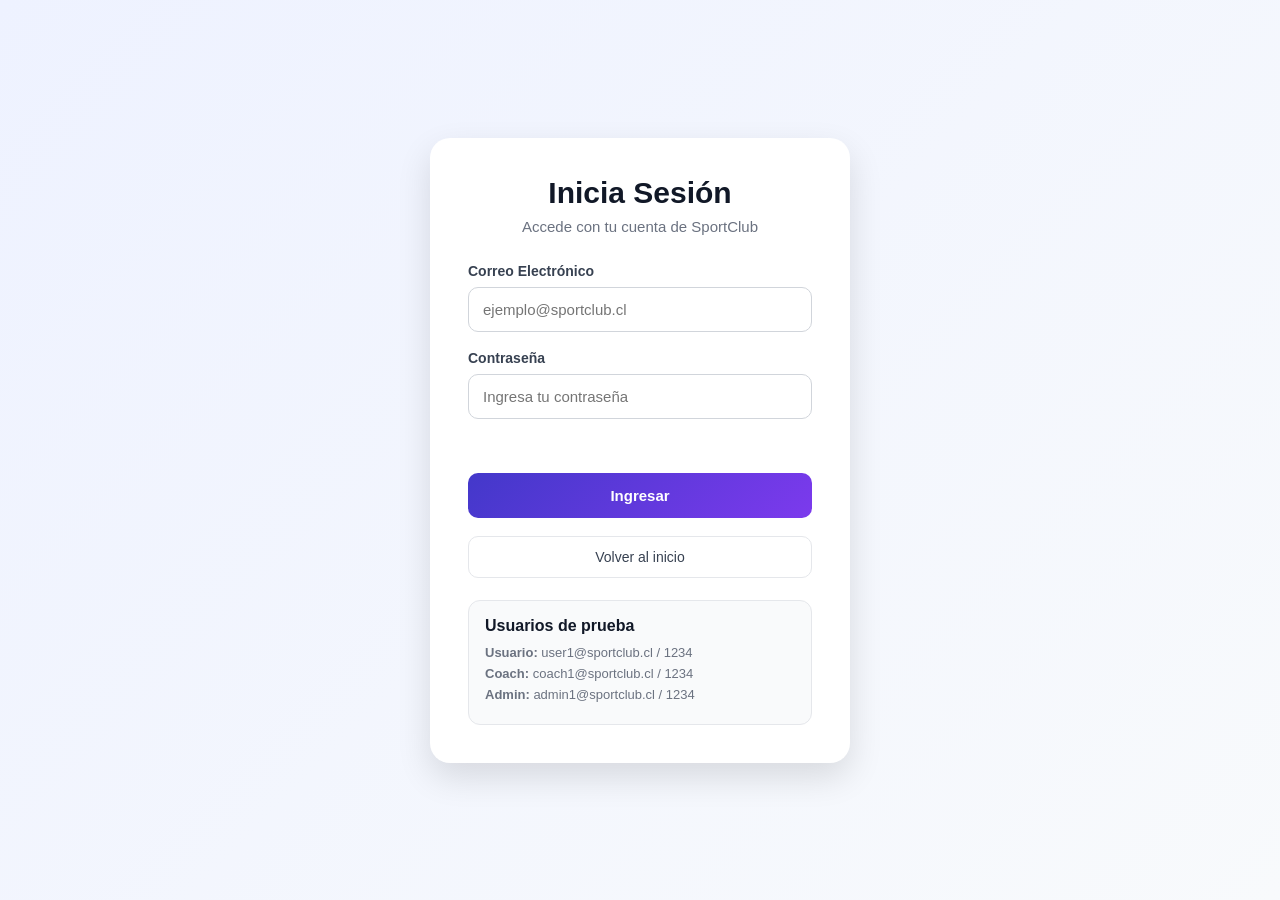
==== dashboard.html @ 36c8d83c "Login con fetch y roles desde db.json" ====
<!DOCTYPE html>
<html lang="es">
<head>
    <meta charset="UTF-8">
    <meta name="viewport" content="width=device-width, initial-scale=1.0">
    <title>SportClub | Dashboard</title>
    <link rel="stylesheet" href="css/style.css">
</head>
<body>

    <header class="dashboard-header">
        <div>
            <h2>SportClub</h2>
            <p id="panelName">Panel</p>
        </div>

        <button id="logoutButton" class="logout-button">Cerrar Sesión</button>
    </header>

    <main class="dashboard-container">

        <section class="dashboard-welcome">
            <span id="roleBadge" class="dashboard-role">Rol</span>
            <h1 id="welcomeUser">Bienvenido</h1>
            <p id="roleDescription"></p>
        </section>

        <section id="dashboardContent" class="dashboard-grid">
        </section>

    </main>

    <script src="js/dashboard.js"></script>
</body>
</html>
---- css/style.css ----
* {
    margin: 0;
    padding: 0;
    box-sizing: border-box;
}

body {
    font-family: "Segoe UI", Arial, sans-serif;
    background: #f4f7fb;
    color: #1f2937;
    min-height: 100vh;
}

/* HEADER INICIO */

.main-header {
    width: 100%;
    padding: 22px 8%;
    background: #ffffff;
    display: flex;
    justify-content: space-between;
    align-items: center;
    box-shadow: 0 4px 18px rgba(0, 0, 0, 0.06);
}

.brand h2 {
    color: #4338ca;
    font-size: 26px;
}

.nav {
    display: flex;
    align-items: center;
    gap: 22px;
}

.nav a {
    color: #374151;
    text-decoration: none;
    font-weight: 500;
}

.nav-button {
    background: #4338ca;
    color: #ffffff !important;
    padding: 10px 18px;
    border-radius: 8px;
}

/* INICIO */

.hero {
    min-height: calc(100vh - 78px);
    padding: 60px 8%;
    display: grid;
    grid-template-columns: 1.3fr 0.7fr;
    gap: 40px;
    align-items: center;
}

.hero-content {
    max-width: 720px;
}

.tag {
    display: inline-block;
    background: #e0e7ff;
    color: #4338ca;
    padding: 8px 14px;
    border-radius: 999px;
    font-size: 14px;
    font-weight: 600;
    margin-bottom: 18px;
}

.hero-content h1 {
    font-size: 56px;
    line-height: 1.1;
    color: #111827;
    margin-bottom: 20px;
}

.hero-content p {
    font-size: 18px;
    color: #6b7280;
    line-height: 1.7;
    margin-bottom: 30px;
}

.btn-primary {
    display: inline-block;
    background: linear-gradient(135deg, #4338ca, #7c3aed);
    color: #ffffff;
    padding: 14px 24px;
    text-decoration: none;
    border-radius: 10px;
    font-weight: 600;
}

.hero-card {
    background: #ffffff;
    padding: 30px;
    border-radius: 18px;
    box-shadow: 0 12px 28px rgba(0, 0, 0, 0.08);
}

.hero-card h3 {
    font-size: 24px;
    margin-bottom: 20px;
}

.role-box {
    padding: 18px;
    background: #f9fafb;
    border: 1px solid #e5e7eb;
    border-radius: 14px;
    margin-bottom: 14px;
}

.role-box h4 {
    color: #4338ca;
    margin-bottom: 6px;
}

.role-box p {
    color: #6b7280;
    font-size: 14px;
}

/* LOGIN */

.login-page {
    background: linear-gradient(135deg, #eef2ff, #f8fafc);
}

.login-wrapper {
    min-height: 100vh;
    display: flex;
    justify-content: center;
    align-items: center;
    padding: 20px;
}

.login-card {
    width: 420px;
    background: #ffffff;
    padding: 38px;
    border-radius: 20px;
    box-shadow: 0 14px 34px rgba(0, 0, 0, 0.12);
}

.login-header {
    text-align: center;
    margin-bottom: 28px;
}

.login-header h1 {
    font-size: 30px;
    color: #111827;
    margin-bottom: 8px;
}

.login-header p {
    color: #6b7280;
    font-size: 15px;
}

.login-form {
    width: 100%;
}

.form-group {
    margin-bottom: 18px;
}

.form-group label {
    display: block;
    font-size: 14px;
    color: #374151;
    font-weight: 600;
    margin-bottom: 8px;
}

.form-group input {
    width: 100%;
    padding: 13px 14px;
    border: 1px solid #d1d5db;
    border-radius: 10px;
    font-size: 15px;
    outline: none;
}

.form-group input:focus {
    border-color: #4338ca;
    box-shadow: 0 0 0 3px rgba(67, 56, 202, 0.14);
}

.error-message {
    min-height: 22px;
    color: #dc2626;
    font-size: 14px;
    text-align: center;
    margin-bottom: 14px;
}

.btn-login {
    width: 100%;
    border: none;
    background: linear-gradient(135deg, #4338ca, #7c3aed);
    color: #ffffff;
    padding: 14px;
    border-radius: 10px;
    font-size: 15px;
    font-weight: 600;
    cursor: pointer;
}

.btn-login:hover {
    opacity: 0.92;
}

.btn-back {
    display: block;
    text-align: center;
    margin-top: 18px;
    padding: 12px;
    border-radius: 10px;
    border: 1px solid #e5e7eb;
    color: #374151;
    text-decoration: none;
    font-size: 14px;
}

.test-users {
    margin-top: 22px;
    padding: 16px;
    background: #f9fafb;
    border-radius: 12px;
    border: 1px solid #e5e7eb;
}

.test-users h4 {
    margin-bottom: 10px;
    color: #111827;
}

.test-users p {
    font-size: 13px;
    color: #6b7280;
    margin-bottom: 6px;
}

/* DASHBOARD */

.dashboard-header {
    width: 100%;
    padding: 22px 8%;
    background: #ffffff;
    display: flex;
    justify-content: space-between;
    align-items: center;
    box-shadow: 0 4px 18px rgba(0, 0, 0, 0.06);
}

.dashboard-header h2 {
    color: #4338ca;
    font-size: 26px;
}

.dashboard-header p {
    color: #6b7280;
    font-size: 14px;
}

.logout-button {
    background: #dc2626;
    color: #ffffff;
    border: none;
    padding: 11px 18px;
    border-radius: 9px;
    font-weight: 600;
    cursor: pointer;
}

.logout-button:hover {
    background: #b91c1c;
}

.dashboard-container {
    padding: 50px 8%;
}

.dashboard-welcome {
    background: linear-gradient(135deg, #4338ca, #7c3aed);
    color: #ffffff;
    padding: 36px;
    border-radius: 20px;
    margin-bottom: 32px;
}

.dashboard-role {
    display: inline-block;
    background: rgba(255, 255, 255, 0.18);
    padding: 7px 14px;
    border-radius: 999px;
    font-size: 14px;
    margin-bottom: 16px;
}

.dashboard-welcome h1 {
    font-size: 36px;
    margin-bottom: 10px;
}

.dashboard-welcome p {
    max-width: 720px;
    line-height: 1.6;
}

.dashboard-grid {
    display: grid;
    grid-template-columns: repeat(3, 1fr);
    gap: 22px;
}

.dashboard-card {
    background: #ffffff;
    padding: 26px;
    border-radius: 18px;
    box-shadow: 0 10px 24px rgba(0, 0, 0, 0.07);
    border: 1px solid #e5e7eb;
}

.dashboard-card h3 {
    font-size: 22px;
    margin-bottom: 12px;
    color: #111827;
}

.dashboard-card p {
    color: #6b7280;
    line-height: 1.6;
}

/* RESPONSIVE */

@media (max-width: 900px) {
    .hero {
        grid-template-columns: 1fr;
    }

    .hero-content h1 {
        font-size: 42px;
    }

    .dashboard-grid {
        grid-template-columns: 1fr;
    }
}

@media (max-width: 520px) {
    .main-header,
    .dashboard-header {
        padding: 18px 5%;
        flex-direction: column;
        gap: 14px;
        text-align: center;
    }

    .hero {
        padding: 40px 5%;
    }

    .hero-content h1 {
        font-size: 34px;
    }

    .login-card {
        width: 100%;
        padding: 28px;
    }

    .dashboard-container {
        padding: 30px 5%;
    }

    .dashboard-welcome h1 {
        font-size: 28px;
    }
}
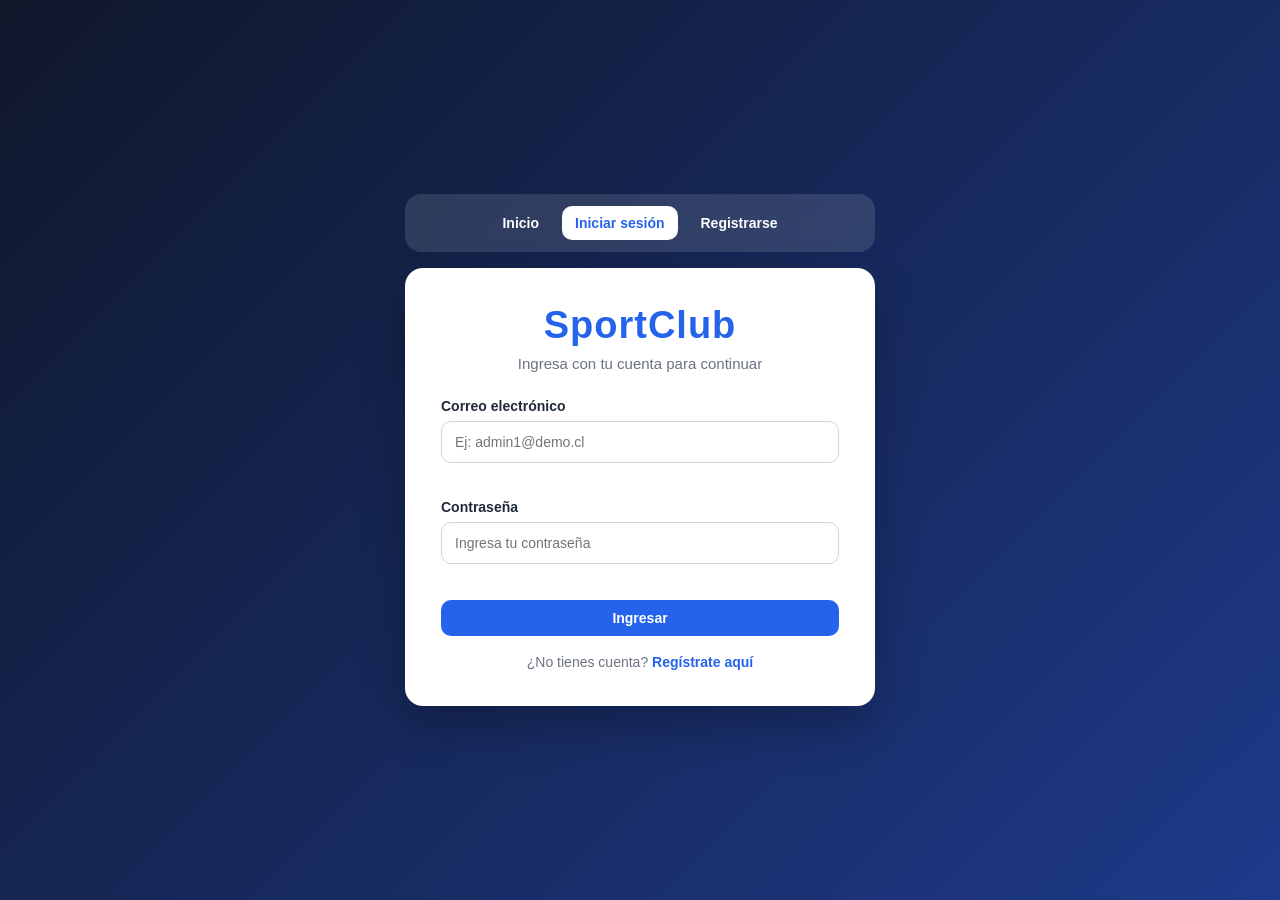
==== commit 8218729c: "Agrega dashboard administrativo" ====
--- a/dashboard.html
+++ b/dashboard.html
@@ -3,33 +3,126 @@
 <head>
     <meta charset="UTF-8">
     <meta name="viewport" content="width=device-width, initial-scale=1.0">
-    <title>SportClub | Dashboard</title>
-    <link rel="stylesheet" href="css/style.css">
+    <title>Dashboard - SportClub</title>
+    <link rel="stylesheet" href="./css/style.css">
 </head>
 <body>
 
-    <header class="dashboard-header">
-        <div>
-            <h2>SportClub</h2>
-            <p id="panelName">Panel</p>
-        </div>
+    <div class="layout">
+        <aside class="sidebar">
+            <div class="sidebar-brand">SportClub</div>
 
-        <button id="logoutButton" class="logout-button">Cerrar Sesión</button>
-    </header>
+            <div class="sidebar-user">
+                <div class="avatar-mini" id="avatarText">U</div>
+                <div>
+                    <h4 id="sidebarName">Usuario</h4>
+                    <p id="sidebarRole">Rol</p>
+                </div>
+            </div>
 
-    <main class="dashboard-container">
+            <nav class="menu">
+                <a href="./dashboard.html" class="active">🏠 Dashboard</a>
+                <a href="./users.html" class="admin-only">👥 Usuarios</a>
+                <a href="./deportes.html" class="admin-only">🏅 Deportes</a>
+                <a href="./equipos.html" class="admin-only">👕 Equipos</a>
+                <a href="./entrenamientos.html" class="admin-only">📅 Entrenamientos</a>
+                <a href="./reportes.html" class="admin-only">📊 Reportes</a>
+                <div class="menu-divider"></div>
+                <a href="./perfil.html">👤 Perfil</a>
+            </nav>
 
-        <section class="dashboard-welcome">
-            <span id="roleBadge" class="dashboard-role">Rol</span>
-            <h1 id="welcomeUser">Bienvenido</h1>
-            <p id="roleDescription"></p>
-        </section>
+            <div class="logout-area">
+                <button id="logoutBtn" class="logout-btn">🚪 Cerrar sesión</button>
+            </div>
+        </aside>
 
-        <section id="dashboardContent" class="dashboard-grid">
-        </section>
+        <main class="main">
+            <header class="topbar">
+                <h2>Sistema Deportivo</h2>
+                <div id="topbarUser" class="topbar-user"></div>
+            </header>
 
-    </main>
+            <section class="content">
+                <div class="page-header">
+                    <div class="page-title">
+                        <h1>Dashboard</h1>
+                        <p>Panel principal de administración SportClub</p>
+                    </div>
+                </div>
 
-    <script src="js/dashboard.js"></script>
+                <div class="admin-summary">
+                    <div class="summary-card">
+                        <span>Usuarios</span>
+                        <strong id="usersCount">0</strong>
+                        <p>Total de cuentas registradas</p>
+                    </div>
+
+                    <div class="summary-card">
+                        <span>Deportes</span>
+                        <strong id="sportsCount">0</strong>
+                        <p>Disciplinas disponibles</p>
+                    </div>
+
+                    <div class="summary-card">
+                        <span>Equipos</span>
+                        <strong id="teamsCount">0</strong>
+                        <p>Equipos creados</p>
+                    </div>
+
+                    <div class="summary-card">
+                        <span>Entrenamientos</span>
+                        <strong id="trainingsCount">0</strong>
+                        <p>Sesiones registradas</p>
+                    </div>
+                </div>
+
+                <div class="grid-3">
+                    <div class="stat-card">
+                        <h3>Gestión de Usuarios</h3>
+                        <p>Crear, editar, eliminar y revisar cuentas activas o desactivadas.</p>
+                        <br>
+                        <a href="./users.html" class="admin-only">
+                            <button class="btn btn-primary">Ir a usuarios</button>
+                        </a>
+                    </div>
+
+                    <div class="stat-card">
+                        <h3>Entrenamientos</h3>
+                        <p>Organiza sesiones por deporte, equipo, fecha y duración.</p>
+                        <br>
+                        <a href="./entrenamientos.html" class="admin-only">
+                            <button class="btn btn-success">Ir a entrenamientos</button>
+                        </a>
+                    </div>
+
+                    <div class="stat-card">
+                        <h3>Reportes Mensuales</h3>
+                        <p>Consulta estadísticas por mes de usuarios, equipos y entrenamientos.</p>
+                        <br>
+                        <a href="./reportes.html" class="admin-only">
+                            <button class="btn btn-warning">Ver reportes</button>
+                        </a>
+                    </div>
+                </div>
+
+                <br>
+
+                <div class="card">
+                    <div class="card-header">
+                        <h3>Resumen del sistema</h3>
+                    </div>
+
+                    <p>
+                        Este panel permite administrar usuarios, deportes, equipos,
+                        entrenamientos y reportes del sistema SportClub.
+                    </p>
+                </div>
+            </section>
+        </main>
+    </div>
+
+    <script src="./js/common.js"></script>
+    <script src="./js/adminData.js"></script>
+    <script src="./js/dashboard.js"></script>
 </body>
 </html>
--- a/css/style.css
+++ b/css/style.css
@@ -1,390 +1,839 @@
+:root {
+    --primary: #2563eb;
+    --primary-dark: #1d4ed8;
+    --success: #16a34a;
+    --danger: #dc2626;
+    --warning: #f59e0b;
+    --dark: #0f172a;
+    --sidebar: #111827;
+    --bg: #f4f7fb;
+    --card: #ffffff;
+    --border: #e5e7eb;
+    --text: #1f2937;
+    --muted: #6b7280;
+    --shadow: 0 8px 25px rgba(15, 23, 42, 0.08);
+    --radius: 14px;
+}
+
 * {
     margin: 0;
     padding: 0;
     box-sizing: border-box;
+    font-family: "Segoe UI", Arial, sans-serif;
 }
 
 body {
-    font-family: "Segoe UI", Arial, sans-serif;
-    background: #f4f7fb;
-    color: #1f2937;
+    background: var(--bg);
+    color: var(--text);
+}
+
+a {
+    text-decoration: none;
+}
+
+button,
+input,
+select,
+textarea {
+    font-family: inherit;
+}
+
+/* ============================= */
+/* LOGIN / REGISTER / INDEX */
+/* ============================= */
+
+.auth-body {
     min-height: 100vh;
-}
-
-/* HEADER INICIO */
-
-.main-header {
+    background: linear-gradient(135deg, #0f172a, #1e3a8a);
+    display: flex;
+    align-items: center;
+    justify-content: center;
+    padding: 24px;
+}
+
+.auth-wrapper {
     width: 100%;
-    padding: 22px 8%;
-    background: #ffffff;
-    display: flex;
-    justify-content: space-between;
-    align-items: center;
-    box-shadow: 0 4px 18px rgba(0, 0, 0, 0.06);
-}
-
-.brand h2 {
-    color: #4338ca;
-    font-size: 26px;
-}
-
-.nav {
-    display: flex;
-    align-items: center;
-    gap: 22px;
-}
-
-.nav a {
-    color: #374151;
-    text-decoration: none;
-    font-weight: 500;
-}
-
-.nav-button {
-    background: #4338ca;
-    color: #ffffff !important;
-    padding: 10px 18px;
-    border-radius: 8px;
-}
-
-/* INICIO */
-
-.hero {
-    min-height: calc(100vh - 78px);
-    padding: 60px 8%;
-    display: grid;
-    grid-template-columns: 1.3fr 0.7fr;
-    gap: 40px;
-    align-items: center;
-}
-
-.hero-content {
-    max-width: 720px;
-}
-
-.tag {
-    display: inline-block;
-    background: #e0e7ff;
-    color: #4338ca;
-    padding: 8px 14px;
-    border-radius: 999px;
-    font-size: 14px;
-    font-weight: 600;
-    margin-bottom: 18px;
-}
-
-.hero-content h1 {
-    font-size: 56px;
-    line-height: 1.1;
-    color: #111827;
-    margin-bottom: 20px;
-}
-
-.hero-content p {
-    font-size: 18px;
-    color: #6b7280;
-    line-height: 1.7;
-    margin-bottom: 30px;
-}
-
-.btn-primary {
-    display: inline-block;
-    background: linear-gradient(135deg, #4338ca, #7c3aed);
-    color: #ffffff;
-    padding: 14px 24px;
-    text-decoration: none;
+    max-width: 470px;
+}
+
+.auth-nav {
+    background: rgba(255, 255, 255, 0.12);
+    padding: 12px;
+    border-radius: 16px;
+    margin-bottom: 16px;
+    display: flex;
+    justify-content: center;
+    gap: 10px;
+    backdrop-filter: blur(8px);
+}
+
+.auth-nav a {
+    color: white;
+    font-weight: 700;
+    font-size: 14px;
+    padding: 9px 13px;
     border-radius: 10px;
-    font-weight: 600;
-}
-
-.hero-card {
-    background: #ffffff;
-    padding: 30px;
+    transition: 0.2s;
+}
+
+.auth-nav a:hover,
+.auth-nav a.active {
+    background: white;
+    color: var(--primary);
+}
+
+.auth-card {
+    width: 100%;
+    background: white;
     border-radius: 18px;
-    box-shadow: 0 12px 28px rgba(0, 0, 0, 0.08);
-}
-
-.hero-card h3 {
-    font-size: 24px;
-    margin-bottom: 20px;
-}
-
-.role-box {
-    padding: 18px;
-    background: #f9fafb;
-    border: 1px solid #e5e7eb;
-    border-radius: 14px;
-    margin-bottom: 14px;
-}
-
-.role-box h4 {
-    color: #4338ca;
-    margin-bottom: 6px;
-}
-
-.role-box p {
-    color: #6b7280;
-    font-size: 14px;
-}
-
-/* LOGIN */
-
-.login-page {
-    background: linear-gradient(135deg, #eef2ff, #f8fafc);
-}
-
-.login-wrapper {
-    min-height: 100vh;
-    display: flex;
-    justify-content: center;
-    align-items: center;
-    padding: 20px;
-}
-
-.login-card {
-    width: 420px;
-    background: #ffffff;
-    padding: 38px;
-    border-radius: 20px;
-    box-shadow: 0 14px 34px rgba(0, 0, 0, 0.12);
-}
-
-.login-header {
+    padding: 36px;
+    box-shadow: 0 20px 45px rgba(0, 0, 0, 0.25);
+}
+
+.logo-box {
     text-align: center;
-    margin-bottom: 28px;
-}
-
-.login-header h1 {
-    font-size: 30px;
-    color: #111827;
+    margin-bottom: 26px;
+}
+
+.logo-box h1 {
+    font-size: 38px;
+    color: var(--primary);
+    letter-spacing: 1px;
     margin-bottom: 8px;
 }
 
-.login-header p {
-    color: #6b7280;
+.logo-box p {
+    color: var(--muted);
     font-size: 15px;
 }
 
-.login-form {
-    width: 100%;
-}
+.auth-link {
+    text-align: center;
+    margin-top: 18px;
+    color: var(--muted);
+    font-size: 14px;
+}
+
+.auth-link a {
+    color: var(--primary);
+    font-weight: 700;
+}
+
+/* ============================= */
+/* FORMULARIOS */
+/* ============================= */
 
 .form-group {
-    margin-bottom: 18px;
+    margin-bottom: 16px;
 }
 
 .form-group label {
     display: block;
     font-size: 14px;
-    color: #374151;
-    font-weight: 600;
-    margin-bottom: 8px;
-}
-
-.form-group input {
+    font-weight: 700;
+    margin-bottom: 7px;
+}
+
+.form-control {
     width: 100%;
-    padding: 13px 14px;
+    padding: 12px 13px;
     border: 1px solid #d1d5db;
     border-radius: 10px;
-    font-size: 15px;
     outline: none;
-}
-
-.form-group input:focus {
-    border-color: #4338ca;
-    box-shadow: 0 0 0 3px rgba(67, 56, 202, 0.14);
-}
-
-.error-message {
-    min-height: 22px;
-    color: #dc2626;
-    font-size: 14px;
-    text-align: center;
-    margin-bottom: 14px;
-}
-
-.btn-login {
-    width: 100%;
-    border: none;
-    background: linear-gradient(135deg, #4338ca, #7c3aed);
-    color: #ffffff;
-    padding: 14px;
-    border-radius: 10px;
-    font-size: 15px;
-    font-weight: 600;
-    cursor: pointer;
-}
-
-.btn-login:hover {
-    opacity: 0.92;
-}
-
-.btn-back {
+    font-size: 14px;
+    background: white;
+    transition: 0.2s;
+}
+
+.form-control:focus {
+    border-color: var(--primary);
+    box-shadow: 0 0 0 3px rgba(37, 99, 235, 0.15);
+}
+
+.form-control.is-invalid {
+    border-color: var(--danger);
+    background: #fff7f7;
+}
+
+.form-control:disabled {
+    background: #f3f4f6;
+    color: #6b7280;
+    cursor: not-allowed;
+}
+
+.error-text {
     display: block;
-    text-align: center;
-    margin-top: 18px;
+    color: var(--danger);
+    font-size: 12px;
+    margin-top: 5px;
+    min-height: 15px;
+}
+
+.message {
+    display: none;
     padding: 12px;
     border-radius: 10px;
-    border: 1px solid #e5e7eb;
+    font-size: 14px;
+    margin-bottom: 16px;
+}
+
+.message.success {
+    display: block;
+    background: #dcfce7;
+    color: #166534;
+    border: 1px solid #86efac;
+}
+
+.message.error {
+    display: block;
+    background: #fee2e2;
+    color: #991b1b;
+    border: 1px solid #fca5a5;
+}
+
+/* ============================= */
+/* BOTONES */
+/* ============================= */
+
+.btn {
+    border: none;
+    border-radius: 10px;
+    padding: 10px 14px;
+    font-size: 14px;
+    font-weight: 700;
+    cursor: pointer;
+    transition: 0.2s;
+    display: inline-flex;
+    align-items: center;
+    justify-content: center;
+    gap: 7px;
+}
+
+.btn:hover {
+    opacity: 0.95;
+    transform: translateY(-1px);
+}
+
+.btn-primary {
+    background: var(--primary);
+    color: white;
+}
+
+.btn-success {
+    background: var(--success);
+    color: white;
+}
+
+.btn-danger {
+    background: var(--danger);
+    color: white;
+}
+
+.btn-warning {
+    background: var(--warning);
+    color: white;
+}
+
+.btn-secondary {
+    background: #e5e7eb;
     color: #374151;
-    text-decoration: none;
-    font-size: 14px;
-}
-
-.test-users {
-    margin-top: 22px;
-    padding: 16px;
+}
+
+.btn-full {
+    width: 100%;
+}
+
+.btn-sm {
+    padding: 7px 10px;
+    font-size: 13px;
+}
+
+/* ============================= */
+/* LAYOUT PRINCIPAL */
+/* ============================= */
+
+.layout {
+    min-height: 100vh;
+    display: flex;
+}
+
+.sidebar {
+    width: 255px;
+    background: var(--sidebar);
+    color: white;
+    display: flex;
+    flex-direction: column;
+    padding: 20px 16px;
+}
+
+.sidebar-brand {
+    font-size: 22px;
+    font-weight: 900;
+    margin-bottom: 22px;
+    padding: 0 8px;
+    color: white;
+}
+
+.sidebar-user {
+    display: flex;
+    align-items: center;
+    gap: 12px;
+    border-bottom: 1px solid #374151;
+    padding-bottom: 18px;
+    margin-bottom: 18px;
+}
+
+.avatar-mini {
+    width: 44px;
+    height: 44px;
+    border-radius: 50%;
+    background: white;
+    color: var(--primary);
+    display: flex;
+    align-items: center;
+    justify-content: center;
+    font-weight: 900;
+    font-size: 18px;
+}
+
+.sidebar-user h4 {
+    font-size: 14px;
+    margin-bottom: 3px;
+}
+
+.sidebar-user p {
+    font-size: 12px;
+    color: #cbd5e1;
+}
+
+.menu {
+    display: flex;
+    flex-direction: column;
+    gap: 7px;
+}
+
+.menu a,
+.logout-btn {
+    color: #d1d5db;
+    padding: 11px 12px;
+    border-radius: 10px;
+    display: flex;
+    align-items: center;
+    gap: 9px;
+    font-size: 14px;
+    background: transparent;
+    border: none;
+    cursor: pointer;
+    text-align: left;
+    transition: 0.2s;
+    border-left: 4px solid transparent;
+}
+
+.menu a:hover,
+.menu a.active {
+    background: var(--primary);
+    color: white;
+    border-left: 4px solid #93c5fd;
+}
+
+.logout-btn:hover {
+    background: var(--danger);
+    color: white;
+    border-left: 4px solid #fecaca;
+}
+
+.menu-divider {
+    height: 1px;
+    background: #374151;
+    margin: 10px 0;
+}
+
+.logout-area {
+    margin-top: auto;
+    padding-top: 18px;
+    border-top: 1px solid #374151;
+}
+
+.main {
+    flex: 1;
+    min-width: 0;
+}
+
+.topbar {
+    height: 64px;
+    background: white;
+    border-bottom: 1px solid var(--border);
+    display: flex;
+    align-items: center;
+    justify-content: space-between;
+    padding: 0 28px;
+}
+
+.topbar h2 {
+    font-size: 18px;
+}
+
+.topbar-user {
+    font-size: 14px;
+    color: var(--muted);
+}
+
+.content {
+    padding: 28px;
+}
+
+.page-header {
+    display: flex;
+    justify-content: space-between;
+    align-items: center;
+    gap: 16px;
+    margin-bottom: 22px;
+}
+
+.page-title h1 {
+    font-size: 28px;
+    margin-bottom: 5px;
+}
+
+.page-title p {
+    color: var(--muted);
+    font-size: 14px;
+}
+
+/* ============================= */
+/* CARDS / TABLAS */
+/* ============================= */
+
+.card {
+    background: white;
+    border-radius: var(--radius);
+    padding: 22px;
+    box-shadow: var(--shadow);
+    border: 1px solid var(--border);
+    margin-bottom: 22px;
+}
+
+.card-header {
+    display: flex;
+    align-items: center;
+    justify-content: space-between;
+    margin-bottom: 18px;
+}
+
+.card-header h3 {
+    font-size: 18px;
+}
+
+.table-responsive {
+    overflow-x: auto;
+}
+
+.table {
+    width: 100%;
+    border-collapse: collapse;
+    background: white;
+}
+
+.table th,
+.table td {
+    padding: 13px 12px;
+    text-align: left;
+    border-bottom: 1px solid var(--border);
+    font-size: 14px;
+}
+
+.table th {
+    background: #f8fafc;
+    color: #374151;
+    font-weight: 800;
+}
+
+.table tr:hover {
     background: #f9fafb;
-    border-radius: 12px;
-    border: 1px solid #e5e7eb;
-}
-
-.test-users h4 {
-    margin-bottom: 10px;
-    color: #111827;
-}
-
-.test-users p {
-    font-size: 13px;
-    color: #6b7280;
-    margin-bottom: 6px;
-}
-
-/* DASHBOARD */
-
-.dashboard-header {
-    width: 100%;
-    padding: 22px 8%;
-    background: #ffffff;
-    display: flex;
-    justify-content: space-between;
-    align-items: center;
-    box-shadow: 0 4px 18px rgba(0, 0, 0, 0.06);
-}
-
-.dashboard-header h2 {
-    color: #4338ca;
-    font-size: 26px;
-}
-
-.dashboard-header p {
-    color: #6b7280;
-    font-size: 14px;
-}
-
-.logout-button {
-    background: #dc2626;
-    color: #ffffff;
-    border: none;
-    padding: 11px 18px;
-    border-radius: 9px;
-    font-weight: 600;
-    cursor: pointer;
-}
-
-.logout-button:hover {
-    background: #b91c1c;
-}
-
-.dashboard-container {
-    padding: 50px 8%;
-}
-
-.dashboard-welcome {
-    background: linear-gradient(135deg, #4338ca, #7c3aed);
-    color: #ffffff;
-    padding: 36px;
-    border-radius: 20px;
-    margin-bottom: 32px;
-}
-
-.dashboard-role {
-    display: inline-block;
-    background: rgba(255, 255, 255, 0.18);
-    padding: 7px 14px;
+}
+
+.actions {
+    display: flex;
+    gap: 8px;
+}
+
+.info-box {
+    background: #eff6ff;
+    color: #1e3a8a;
+    border: 1px solid #bfdbfe;
+    border-radius: var(--radius);
+    padding: 18px;
+    font-size: 14px;
+    line-height: 1.6;
+}
+
+.form-actions {
+    display: flex;
+    justify-content: flex-end;
+    gap: 10px;
+    margin-top: 10px;
+}
+
+.hidden {
+    display: none !important;
+}
+
+/* ============================= */
+/* BADGES DE ROLES */
+/* user → verde */
+/* coach → azul */
+/* admin → rojo */
+/* ============================= */
+
+.badge {
+    display: inline-flex;
+    align-items: center;
+    justify-content: center;
+    padding: 5px 9px;
     border-radius: 999px;
-    font-size: 14px;
-    margin-bottom: 16px;
-}
-
-.dashboard-welcome h1 {
-    font-size: 36px;
-    margin-bottom: 10px;
-}
-
-.dashboard-welcome p {
-    max-width: 720px;
-    line-height: 1.6;
-}
-
-.dashboard-grid {
+    font-size: 12px;
+    font-weight: 800;
+    text-transform: lowercase;
+}
+
+/* USER VERDE */
+.badge-user {
+    background: #dcfce7 !important;
+    color: #166534 !important;
+    border: 1px solid #86efac !important;
+}
+
+/* COACH AZUL */
+.badge-coach {
+    background: #dbeafe !important;
+    color: #1d4ed8 !important;
+    border: 1px solid #93c5fd !important;
+}
+
+/* ADMIN ROJO */
+.badge-admin {
+    background: #fee2e2 !important;
+    color: #991b1b !important;
+    border: 1px solid #fca5a5 !important;
+}
+
+/* ============================= */
+/* BADGES DE ESTADOS */
+/* ============================= */
+
+.badge-active {
+    background: #dcfce7;
+    color: #166534;
+    border: 1px solid #86efac;
+}
+
+.badge-inactive {
+    background: #f3f4f6;
+    color: #4b5563;
+    border: 1px solid #d1d5db;
+}
+
+.badge-success {
+    background: #dcfce7;
+    color: #166534;
+}
+
+.badge-danger {
+    background: #fee2e2;
+    color: #991b1b;
+}
+
+.badge-warning {
+    background: #fef3c7;
+    color: #92400e;
+}
+
+.badge-blue {
+    background: #dbeafe;
+    color: #1d4ed8;
+}
+
+/* ============================= */
+/* GRIDS / RESUMEN */
+/* ============================= */
+
+.grid-2 {
+    display: grid;
+    grid-template-columns: 1fr 1fr;
+    gap: 16px;
+}
+
+.grid-3 {
     display: grid;
     grid-template-columns: repeat(3, 1fr);
+    gap: 18px;
+}
+
+.admin-summary {
+    display: grid;
+    grid-template-columns: repeat(3, 1fr);
+    gap: 18px;
+    margin-bottom: 22px;
+}
+
+.summary-card {
+    background: white;
+    border: 1px solid var(--border);
+    box-shadow: var(--shadow);
+    border-radius: var(--radius);
+    padding: 20px;
+}
+
+.summary-card span {
+    display: block;
+    font-size: 13px;
+    color: var(--muted);
+    margin-bottom: 6px;
+}
+
+.summary-card strong {
+    font-size: 30px;
+    color: var(--dark);
+}
+
+.summary-card p {
+    font-size: 13px;
+    color: var(--muted);
+    margin-top: 6px;
+}
+
+.stat-card {
+    background: white;
+    padding: 24px;
+    border-radius: var(--radius);
+    box-shadow: var(--shadow);
+    border: 1px solid var(--border);
+}
+
+.stat-card h3 {
+    color: var(--primary);
+    font-size: 18px;
+    margin-bottom: 8px;
+}
+
+.stat-card p {
+    color: var(--muted);
+    font-size: 14px;
+    line-height: 1.5;
+}
+
+.stat-number {
+    font-size: 32px;
+    font-weight: 900;
+    margin-bottom: 6px;
+    color: var(--dark);
+}
+
+/* ============================= */
+/* USERS */
+/* ============================= */
+
+.delete-box {
+    background: #fff7ed;
+    color: #9a3412;
+    border: 1px solid #fdba74;
+    border-radius: var(--radius);
+    padding: 16px;
+    margin-bottom: 20px;
+    display: none;
+}
+
+.delete-box.show {
+    display: block;
+}
+
+.delete-box-actions {
+    display: flex;
+    gap: 10px;
+    margin-top: 12px;
+}
+
+/* ============================= */
+/* PERFIL */
+/* ============================= */
+
+.profile-grid {
+    display: grid;
+    grid-template-columns: 300px 1fr;
     gap: 22px;
 }
 
-.dashboard-card {
-    background: #ffffff;
-    padding: 26px;
-    border-radius: 18px;
-    box-shadow: 0 10px 24px rgba(0, 0, 0, 0.07);
-    border: 1px solid #e5e7eb;
-}
-
-.dashboard-card h3 {
-    font-size: 22px;
+.profile-card {
+    text-align: center;
+}
+
+.avatar-large {
+    width: 125px;
+    height: 125px;
+    border-radius: 50%;
+    background: linear-gradient(135deg, var(--primary), #60a5fa);
+    color: white;
+    display: flex;
+    align-items: center;
+    justify-content: center;
+    margin: 0 auto 16px;
+    font-size: 46px;
+    font-weight: 900;
+}
+
+.profile-card h2 {
+    margin-bottom: 5px;
+}
+
+.profile-card p {
+    color: var(--muted);
     margin-bottom: 12px;
+}
+
+.profile-info {
+    margin-top: 22px;
+    padding-top: 18px;
+    border-top: 1px solid var(--border);
+    text-align: left;
+}
+
+.profile-info-item {
+    margin-bottom: 14px;
+}
+
+.profile-info-item strong {
+    display: block;
+    font-size: 13px;
+    color: #374151;
+    margin-bottom: 4px;
+}
+
+.profile-info-item span {
+    color: var(--muted);
+    font-size: 14px;
+}
+
+/* ============================= */
+/* MODULOS EXTRA */
+/* ============================= */
+
+.section-title {
+    font-size: 16px;
+    font-weight: 800;
     color: #111827;
-}
-
-.dashboard-card p {
-    color: #6b7280;
-    line-height: 1.6;
-}
-
+    margin-bottom: 14px;
+}
+
+.small-text {
+    font-size: 13px;
+    color: var(--muted);
+}
+
+.module-grid {
+    display: grid;
+    grid-template-columns: 1.4fr 0.8fr;
+    gap: 22px;
+}
+
+.filter-row {
+    display: flex;
+    gap: 12px;
+    align-items: end;
+    margin-bottom: 18px;
+    flex-wrap: wrap;
+}
+
+.filter-row .form-group {
+    margin-bottom: 0;
+    min-width: 200px;
+}
+
+.report-box {
+    background: #f8fafc;
+    border: 1px solid var(--border);
+    border-radius: var(--radius);
+    padding: 18px;
+    margin-bottom: 18px;
+}
+
+.report-box h4 {
+    margin-bottom: 10px;
+    color: var(--primary);
+}
+
+.report-list {
+    list-style: none;
+}
+
+.report-list li {
+    padding: 9px 0;
+    border-bottom: 1px solid var(--border);
+    font-size: 14px;
+}
+
+.report-list li:last-child {
+    border-bottom: none;
+}
+
+.empty-state {
+    text-align: center;
+    padding: 25px;
+    color: var(--muted);
+}
+
+/* ============================= */
 /* RESPONSIVE */
+/* ============================= */
+
+@media (max-width: 1000px) {
+    .admin-summary {
+        grid-template-columns: repeat(2, 1fr);
+    }
+
+    .module-grid {
+        grid-template-columns: 1fr;
+    }
+}
 
 @media (max-width: 900px) {
-    .hero {
+    .layout {
+        flex-direction: column;
+    }
+
+    .sidebar {
+        width: 100%;
+    }
+
+    .profile-grid,
+    .grid-2,
+    .grid-3 {
         grid-template-columns: 1fr;
     }
 
-    .hero-content h1 {
-        font-size: 42px;
-    }
-
-    .dashboard-grid {
+    .page-header {
+        flex-direction: column;
+        align-items: flex-start;
+    }
+
+    .topbar {
+        flex-direction: column;
+        height: auto;
+        align-items: flex-start;
+        gap: 5px;
+        padding: 14px 20px;
+    }
+}
+
+@media (max-width: 600px) {
+    .admin-summary {
         grid-template-columns: 1fr;
     }
-}
-
-@media (max-width: 520px) {
-    .main-header,
-    .dashboard-header {
-        padding: 18px 5%;
+
+    .auth-card {
+        padding: 26px;
+    }
+
+    .auth-nav {
         flex-direction: column;
-        gap: 14px;
-        text-align: center;
-    }
-
-    .hero {
-        padding: 40px 5%;
-    }
-
-    .hero-content h1 {
-        font-size: 34px;
-    }
-
-    .login-card {
-        width: 100%;
-        padding: 28px;
-    }
-
-    .dashboard-container {
-        padding: 30px 5%;
-    }
-
-    .dashboard-welcome h1 {
-        font-size: 28px;
     }
 }
